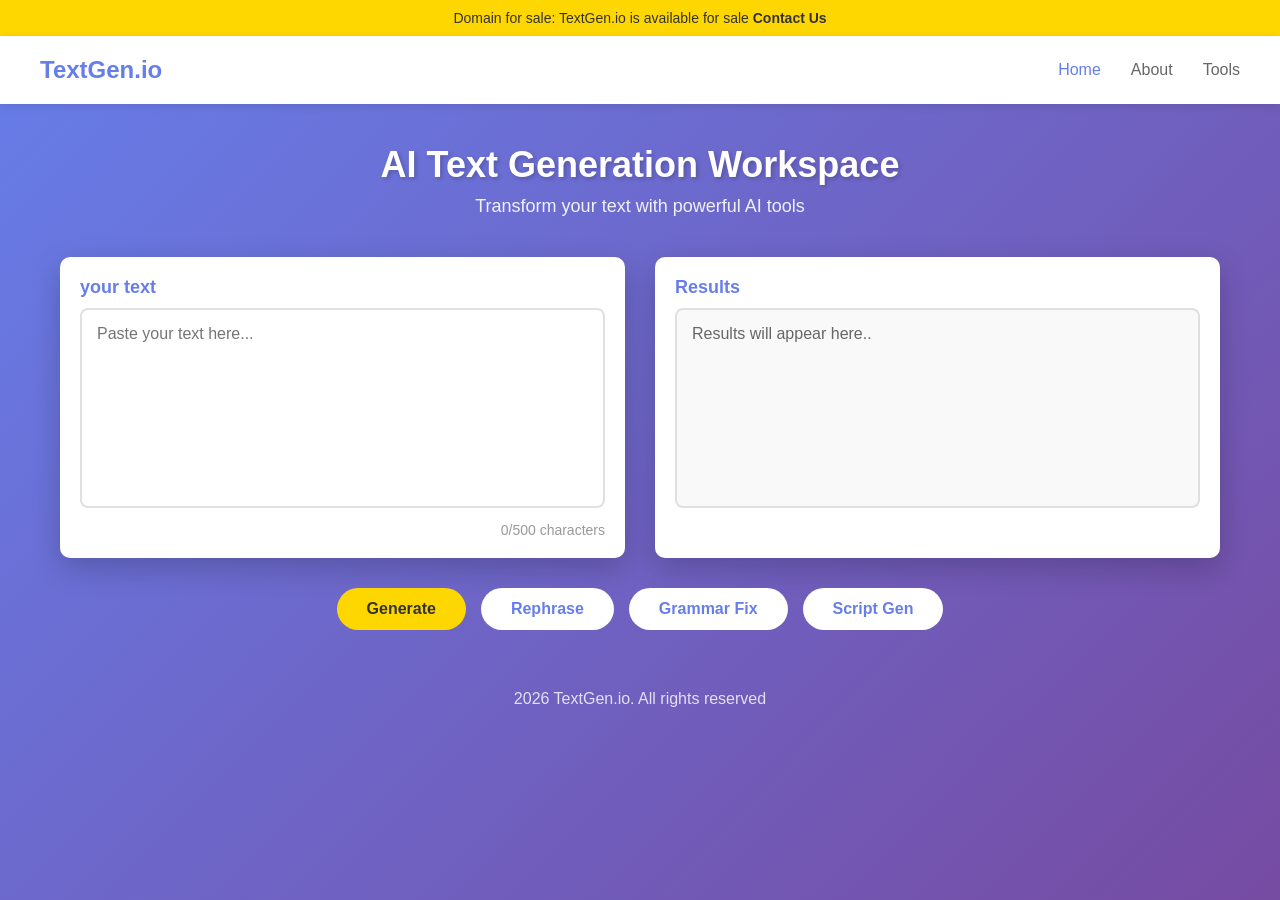
==== index.html @ 2330644d "Add files via upload" ====
<!DOCTYPE html>
<html lang="en">
<head>
    <meta charset="UTF-8">
    <meta name="viewport" content="width=device-width, initial-scale=1.0">
    <title>TextGen.io - AI Text Generation Workspace</title>
    <link rel="stylesheet" href="style.css">
</head>
<body>
    <div class="announcement-bar">
        Domain for sale: TextGen.io is available for sale <a href="mailto:infotextgen@textgen.io" class="contact-link">Contact Us</a>
    </div>

    <header>
        <div class="logo">TextGen.io</div>
        <nav>
            <a href="#" class="active">Home</a>
            <a href="#">About</a>
            <a href="#">Tools</a>
        </nav>
    </header>

    <main>
        <h1>AI Text Generation Workspace</h1>
        <p class="subtitle">Transform your text with powerful AI tools</p>

        <div class="workspace">
            <div class="input-section">
                <label>your text</label>
                <textarea id="input-text" placeholder="Paste your text here..." maxlength="500"></textarea>
                <div class="char-counter">
                    <span id="char-count">0</span>/500 characters
                </div>
            </div>

            <div class="output-section">
                <label>Results</label>
                <div id="output-text" class="output-box">
                    Results will appear here..
                </div>
            </div>
        </div>

        <div class="actions">
            <button id="generate-btn" class="primary-btn">Generate</button>
            <button id="rephrase-btn" class="action-btn">Rephrase</button>
            <button id="grammar-btn" class="action-btn">Grammar Fix</button>
            <button id="script-btn" class="action-btn">Script Gen</button>
        </div>
    </main>

    <footer>
        <p>2026 TextGen.io. All rights reserved</p>
    </footer>

    <script src="script.js"></script>
</body>
</html>
---- style.css ----
* {
    margin: 0;
    padding: 0;
    box-sizing: border-box;
}

body {
    font-family: -apple-system, BlinkMacSystemFont, 'Segoe UI', Roboto, Oxygen, Ubuntu, sans-serif;
    background: linear-gradient(135deg, #667eea 0%, #764ba2 100%);
    min-height: 100vh;
    color: #333;
}

.announcement-bar {
    background: #ffd700;
    color: #333;
    text-align: center;
    padding: 10px;
    font-size: 14px;
}

.contact-link {
    color: #333;
    text-decoration: none;
    font-weight: bold;
}

.contact-link:hover {
    text-decoration: underline;
}

header {
    background: white;
    padding: 20px 40px;
    display: flex;
    justify-content: space-between;
    align-items: center;
    box-shadow: 0 2px 10px rgba(0,0,0,0.1);
}

.logo {
    font-size: 24px;
    font-weight: bold;
    color: #667eea;
}

nav {
    display: flex;
    gap: 30px;
}

nav a {
    text-decoration: none;
    color: #666;
    font-size: 16px;
    transition: color 0.3s;
}

nav a:hover, nav a.active {
    color: #667eea;
}

main {
    max-width: 1200px;
    margin: 40px auto;
    padding: 0 20px;
}

h1 {
    text-align: center;
    color: white;
    font-size: 36px;
    margin-bottom: 10px;
    text-shadow: 2px 2px 4px rgba(0,0,0,0.2);
}

.subtitle {
    text-align: center;
    color: rgba(255,255,255,0.9);
    font-size: 18px;
    margin-bottom: 40px;
}

.workspace {
    display: grid;
    grid-template-columns: 1fr 1fr;
    gap: 30px;
    margin-bottom: 30px;
}

.input-section, .output-section {
    background: white;
    border-radius: 10px;
    padding: 20px;
    box-shadow: 0 10px 30px rgba(0,0,0,0.2);
}

.input-section label, .output-section label {
    display: block;
    margin-bottom: 10px;
    font-weight: bold;
    color: #667eea;
    font-size: 18px;
}

textarea {
    width: 100%;
    height: 200px;
    padding: 15px;
    border: 2px solid #e0e0e0;
    border-radius: 8px;
    font-size: 16px;
    resize: none;
    font-family: inherit;
    transition: border-color 0.3s;
}

textarea:focus {
    outline: none;
    border-color: #667eea;
}

.char-counter {
    text-align: right;
    margin-top: 10px;
    color: #999;
    font-size: 14px;
}

.output-box {
    width: 100%;
    height: 200px;
    padding: 15px;
    border: 2px solid #e0e0e0;
    border-radius: 8px;
    font-size: 16px;
    overflow-y: auto;
    background: #f9f9f9;
    color: #666;
}

.actions {
    display: flex;
    gap: 15px;
    justify-content: center;
    flex-wrap: wrap;
}

.primary-btn, .action-btn {
    padding: 12px 30px;
    font-size: 16px;
    border: none;
    border-radius: 25px;
    cursor: pointer;
    transition: transform 0.3s, box-shadow 0.3s;
    font-weight: bold;
}

.primary-btn {
    background: #ffd700;
    color: #333;
}

.primary-btn:hover {
    transform: translateY(-2px);
    box-shadow: 0 5px 15px rgba(255,215,0,0.4);
}

.action-btn {
    background: white;
    color: #667eea;
}

.action-btn:hover {
    transform: translateY(-2px);
    box-shadow: 0 5px 15px rgba(102,126,234,0.3);
}

footer {
    text-align: center;
    padding: 20px;
    color: rgba(255,255,255,0.8);
    margin-top: 40px;
}

@media (max-width: 768px) {
    .workspace {
        grid-template-columns: 1fr;
    }
    
    header {
        flex-direction: column;
        gap: 15px;
    }
    
    h1 {
        font-size: 28px;
    }
    
    .actions {
        flex-direction: column;
        align-items: stretch;
    }
    
    .primary-btn, .action-btn {
        width: 100%;
    }
}
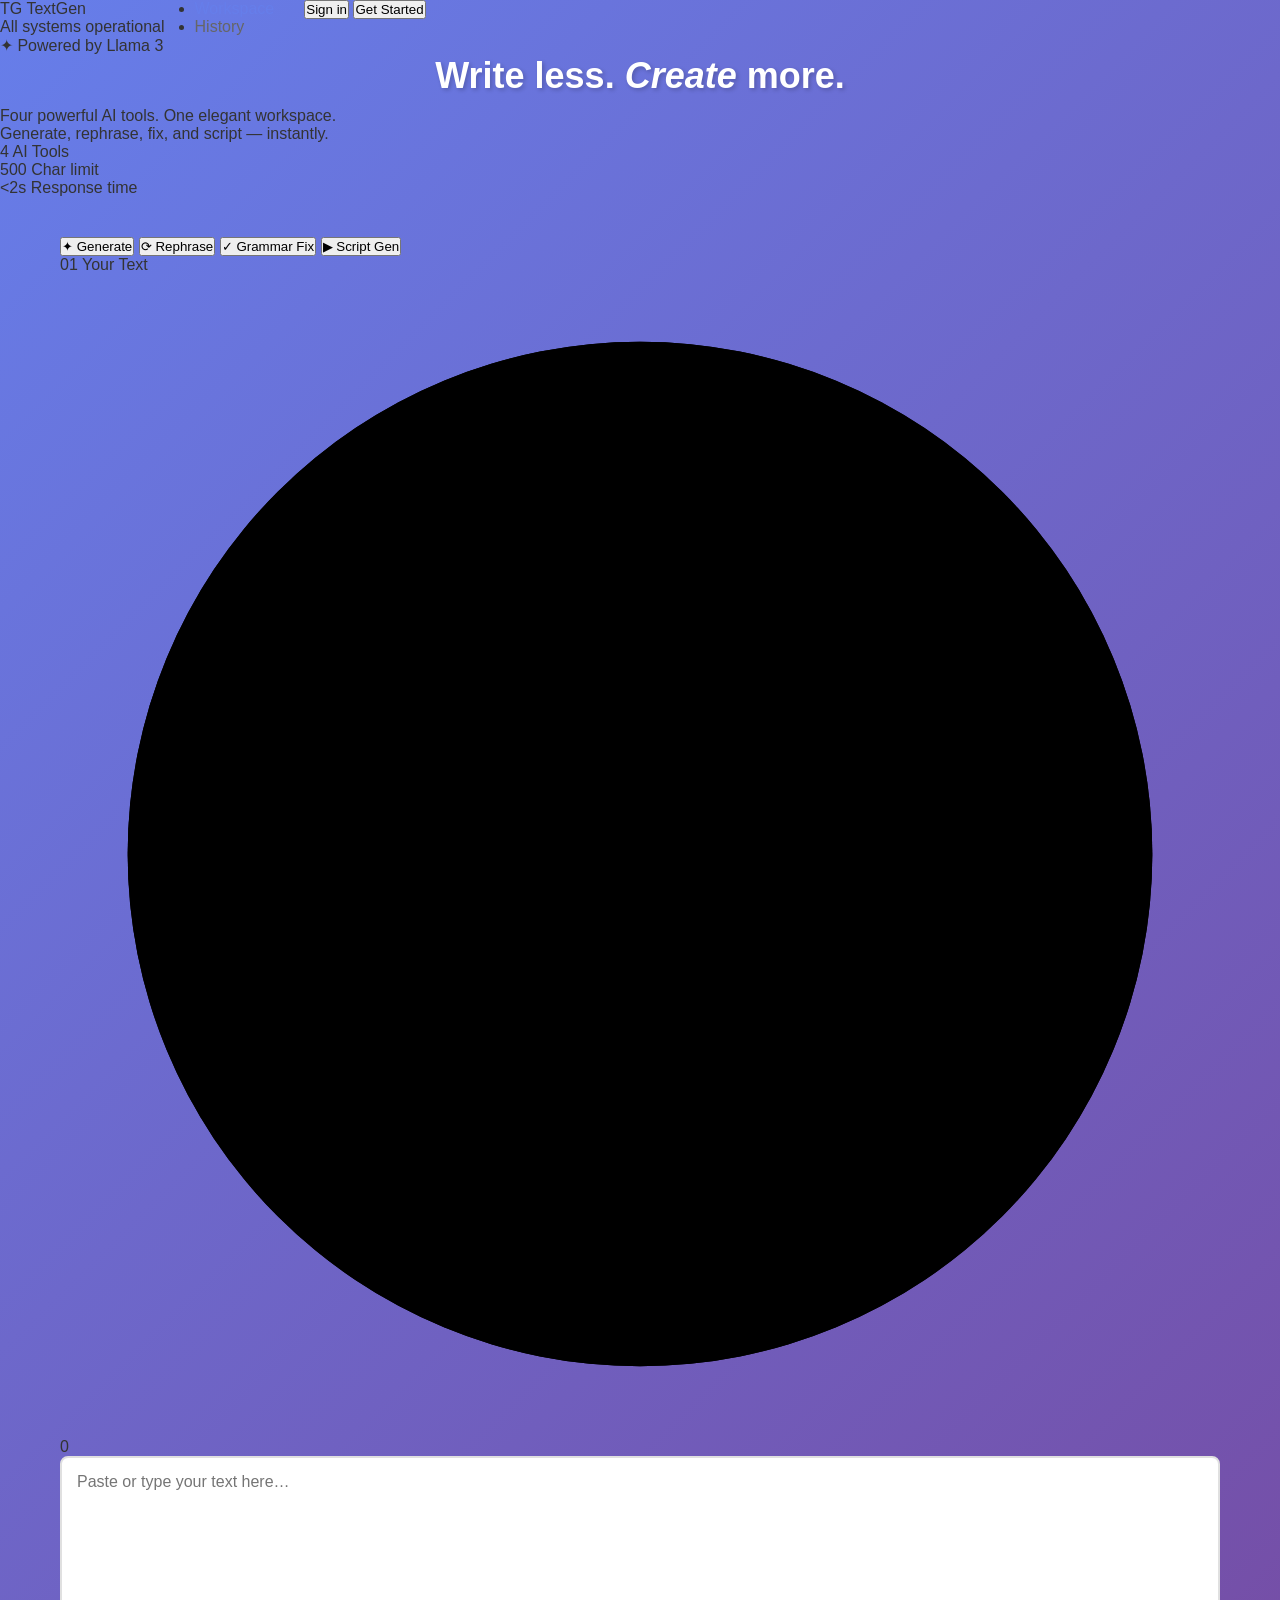
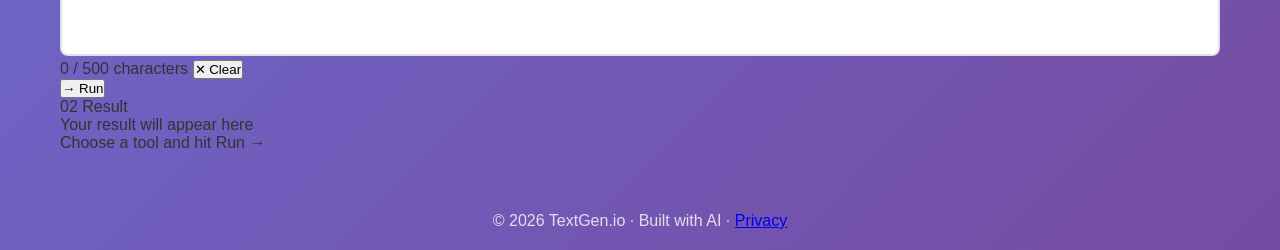
==== commit 4bc16895: "Revamp index.html for improved layout and design Updated the HTML structure and content for the Text" ====
--- a/index.html
+++ b/index.html
@@ -1,58 +1,243 @@
 <!DOCTYPE html>
 <html lang="en">
 <head>
-    <meta charset="UTF-8">
-    <meta name="viewport" content="width=device-width, initial-scale=1.0">
-    <title>TextGen.io - AI Text Generation Workspace</title>
-    <link rel="stylesheet" href="style.css">
+  <meta charset="UTF-8" />
+  <meta name="viewport" content="width=device-width, initial-scale=1.0" />
+  <title>TextGen — AI Writing Workspace</title>
+  <link rel="preconnect" href="https://fonts.googleapis.com" />
+  <link href="https://fonts.googleapis.com/css2?family=Bebas+Neue&family=Outfit:wght@300;400;500;600&family=Playfair+Display:ital@1&display=swap" rel="stylesheet" />
+  <link rel="stylesheet" href="style.css" />
 </head>
 <body>
-    <div class="announcement-bar">
-        Domain for sale: TextGen.io is available for sale <a href="mailto:infotextgen@textgen.io" class="contact-link">Contact Us</a>
-    </div>
-
-    <header>
-        <div class="logo">TextGen.io</div>
-        <nav>
-            <a href="#" class="active">Home</a>
-            <a href="#">About</a>
-            <a href="#">Tools</a>
-        </nav>
-    </header>
-
-    <main>
-        <h1>AI Text Generation Workspace</h1>
-        <p class="subtitle">Transform your text with powerful AI tools</p>
-
-        <div class="workspace">
-            <div class="input-section">
-                <label>your text</label>
-                <textarea id="input-text" placeholder="Paste your text here..." maxlength="500"></textarea>
-                <div class="char-counter">
-                    <span id="char-count">0</span>/500 characters
-                </div>
-            </div>
-
-            <div class="output-section">
-                <label>Results</label>
-                <div id="output-text" class="output-box">
-                    Results will appear here..
-                </div>
-            </div>
-        </div>
-
-        <div class="actions">
-            <button id="generate-btn" class="primary-btn">Generate</button>
-            <button id="rephrase-btn" class="action-btn">Rephrase</button>
-            <button id="grammar-btn" class="action-btn">Grammar Fix</button>
-            <button id="script-btn" class="action-btn">Script Gen</button>
-        </div>
-    </main>
-
-    <footer>
-        <p>2026 TextGen.io. All rights reserved</p>
-    </footer>
-
-    <script src="script.js"></script>
+
+  <!-- CURSOR GLOW -->
+  <div class="cursor-glow" id="cursorGlow"></div>
+
+  <!-- GRID BACKGROUND -->
+  <div class="bg-grid"></div>
+  <div class="bg-vignette"></div>
+
+  <!-- NAV -->
+  <nav class="nav" id="nav">
+    <div class="nav-left">
+      <div class="nav-logo">
+        <span class="logo-mark">TG</span>
+        <span class="logo-text">TextGen</span>
+      </div>
+      <div class="nav-status">
+        <span class="status-dot"></span>
+        <span>All systems operational</span>
+      </div>
+    </div>
+    <ul class="nav-links">
+      <li><a href="#" class="active">Workspace</a></li>
+      <li><a href="#">History</a></li>
+    </ul>
+    <div class="nav-right">
+      <button class="btn-ghost" id="loginBtn">Sign in</button>
+      <button class="btn-primary nav-cta">Get Started</button>
+    </div>
+  </nav>
+
+  <!-- HERO -->
+  <section class="hero">
+    <div class="hero-eyebrow">
+      <span class="pill">✦ Powered by Llama 3</span>
+    </div>
+    <h1 class="hero-title">
+      <span class="line-1">Write less.</span>
+      <span class="line-2"><em>Create</em> more.</span>
+    </h1>
+    <p class="hero-sub">Four powerful AI tools. One elegant workspace.<br/>Generate, rephrase, fix, and script — instantly.</p>
+
+    <!-- FLOATING STATS -->
+    <div class="hero-stats">
+      <div class="stat-chip">
+        <span class="stat-n">4</span>
+        <span class="stat-l">AI Tools</span>
+      </div>
+      <div class="stat-divider"></div>
+      <div class="stat-chip">
+        <span class="stat-n">500</span>
+        <span class="stat-l">Char limit</span>
+      </div>
+      <div class="stat-divider"></div>
+      <div class="stat-chip">
+        <span class="stat-n">&lt;2s</span>
+        <span class="stat-l">Response time</span>
+      </div>
+    </div>
+  </section>
+
+  <!-- WORKSPACE -->
+  <main class="workspace-wrap">
+
+    <!-- TOOL SELECTOR -->
+    <div class="tool-rail">
+      <button class="tool-pill active" data-action="generate">
+        <span class="tool-icon">✦</span>
+        <span>Generate</span>
+      </button>
+      <button class="tool-pill" data-action="rephrase">
+        <span class="tool-icon">⟳</span>
+        <span>Rephrase</span>
+      </button>
+      <button class="tool-pill" data-action="grammar">
+        <span class="tool-icon">✓</span>
+        <span>Grammar Fix</span>
+      </button>
+      <button class="tool-pill" data-action="script">
+        <span class="tool-icon">▶</span>
+        <span>Script Gen</span>
+      </button>
+    </div>
+
+    <!-- PANELS -->
+    <div class="panels">
+
+      <!-- INPUT -->
+      <div class="panel panel-input" id="inputPanel">
+        <div class="panel-header">
+          <div class="panel-tag">
+            <span class="tag-num">01</span>
+            <span class="tag-label">Your Text</span>
+          </div>
+          <div class="char-meter">
+            <svg class="meter-ring" viewBox="0 0 36 36">
+              <circle class="ring-bg" cx="18" cy="18" r="15.9"/>
+              <circle class="ring-fill" id="meterRing" cx="18" cy="18" r="15.9"
+                stroke-dasharray="0 100"/>
+            </svg>
+            <span id="charCount">0</span>
+          </div>
+        </div>
+
+        <textarea
+          id="inputText"
+          class="text-input"
+          placeholder="Paste or type your text here…"
+          maxlength="500"
+          spellcheck="false"
+        ></textarea>
+
+        <div class="panel-footer">
+          <span class="footer-hint" id="charHint">0 / 500 characters</span>
+          <button class="btn-clear" id="clearBtn" title="Clear">✕ Clear</button>
+        </div>
+      </div>
+
+      <!-- DIVIDER -->
+      <div class="panel-divider">
+        <button class="run-fab" id="runBtn" title="Run">
+          <span class="fab-arrow">→</span>
+          <span class="fab-label">Run</span>
+          <div class="fab-ripple"></div>
+        </button>
+      </div>
+
+      <!-- OUTPUT -->
+      <div class="panel panel-output" id="outputPanel">
+        <div class="panel-header">
+          <div class="panel-tag">
+            <span class="tag-num">02</span>
+            <span class="tag-label">Result</span>
+          </div>
+          <div class="output-actions">
+            <button class="icon-btn" id="copyBtn" title="Copy result" style="display:none">
+              <span>⎘</span> Copy
+            </button>
+            <button class="icon-btn" id="saveBtn" title="Save to history" style="display:none">
+              <span>↓</span> Save
+            </button>
+          </div>
+        </div>
+
+        <!-- Empty state -->
+        <div class="output-empty" id="outputEmpty">
+          <div class="empty-orb"></div>
+          <p>Your result will appear here</p>
+          <span>Choose a tool and hit Run →</span>
+        </div>
+
+        <!-- Loading state -->
+        <div class="output-loading" id="outputLoading" style="display:none">
+          <div class="loading-bars">
+            <div class="bar"></div><div class="bar"></div><div class="bar"></div>
+            <div class="bar"></div><div class="bar"></div>
+          </div>
+          <p class="loading-label" id="loadingLabel">Generating…</p>
+        </div>
+
+        <!-- Result -->
+        <div class="output-result" id="outputResult" style="display:none">
+          <p id="outputText"></p>
+        </div>
+      </div>
+    </div>
+
+    <!-- HISTORY PANEL -->
+    <div class="history-section" id="historySection" style="display:none">
+      <div class="history-header">
+        <span class="section-label">↳ Recent Generations</span>
+        <button class="btn-ghost-sm" id="clearHistory">Clear all</button>
+      </div>
+      <div class="history-list" id="historyList"></div>
+    </div>
+
+  </main>
+
+  <!-- TOAST -->
+  <div class="toast" id="toast"></div>
+
+  <!-- AUTH MODAL -->
+  <div class="modal-overlay" id="modalOverlay" style="display:none">
+    <div class="modal" id="authModal">
+      <button class="modal-close" id="modalClose">✕</button>
+      <div class="modal-tabs">
+        <button class="mtab active" data-tab="login">Sign In</button>
+        <button class="mtab" data-tab="register">Register</button>
+      </div>
+
+      <div class="modal-body" id="loginForm">
+        <div class="form-group">
+          <label>Email</label>
+          <input type="email" id="loginEmail" placeholder="you@example.com" />
+        </div>
+        <div class="form-group">
+          <label>Password</label>
+          <input type="password" id="loginPassword" placeholder="••••••••" />
+        </div>
+        <button class="btn-primary full" id="loginSubmit">Sign In</button>
+        <p class="form-note" id="loginMsg"></p>
+      </div>
+
+      <div class="modal-body" id="registerForm" style="display:none">
+        <div class="form-group">
+          <label>Name</label>
+          <input type="text" id="regName" placeholder="Your name" />
+        </div>
+        <div class="form-group">
+          <label>Email</label>
+          <input type="email" id="regEmail" placeholder="you@example.com" />
+        </div>
+        <div class="form-group">
+          <label>Password</label>
+          <input type="password" id="regPassword" placeholder="Min. 6 characters" />
+        </div>
+        <button class="btn-primary full" id="registerSubmit">Create Account</button>
+        <p class="form-note" id="registerMsg"></p>
+      </div>
+    </div>
+  </div>
+
+  <footer class="footer">
+    <span>© 2026 TextGen.io</span>
+    <span class="footer-dot">·</span>
+    <span>Built with AI</span>
+    <span class="footer-dot">·</span>
+    <a href="#">Privacy</a>
+  </footer>
+
+  <script src="script.js"></script>
 </body>
-</html>+</html>
--- a/style.css
+++ b/style.css
@@ -12,7 +12,7 @@
 }
 
 .announcement-bar {
-    background: #ffd700;
+    background: #a03ff5;
     color: #333;
     text-align: center;
     padding: 10px;
@@ -157,13 +157,13 @@
 }
 
 .primary-btn {
-    background: #ffd700;
-    color: #333;
+    background: white;
+    color: #667eea;
 }
 
 .primary-btn:hover {
     transform: translateY(-2px);
-    box-shadow: 0 5px 15px rgba(255,215,0,0.4);
+    box-shadow: 0 5px 15px rgba(102,126,234,0.3);
 }
 
 .action-btn {
@@ -205,4 +205,5 @@
     .primary-btn, .action-btn {
         width: 100%;
     }
-}+}
+
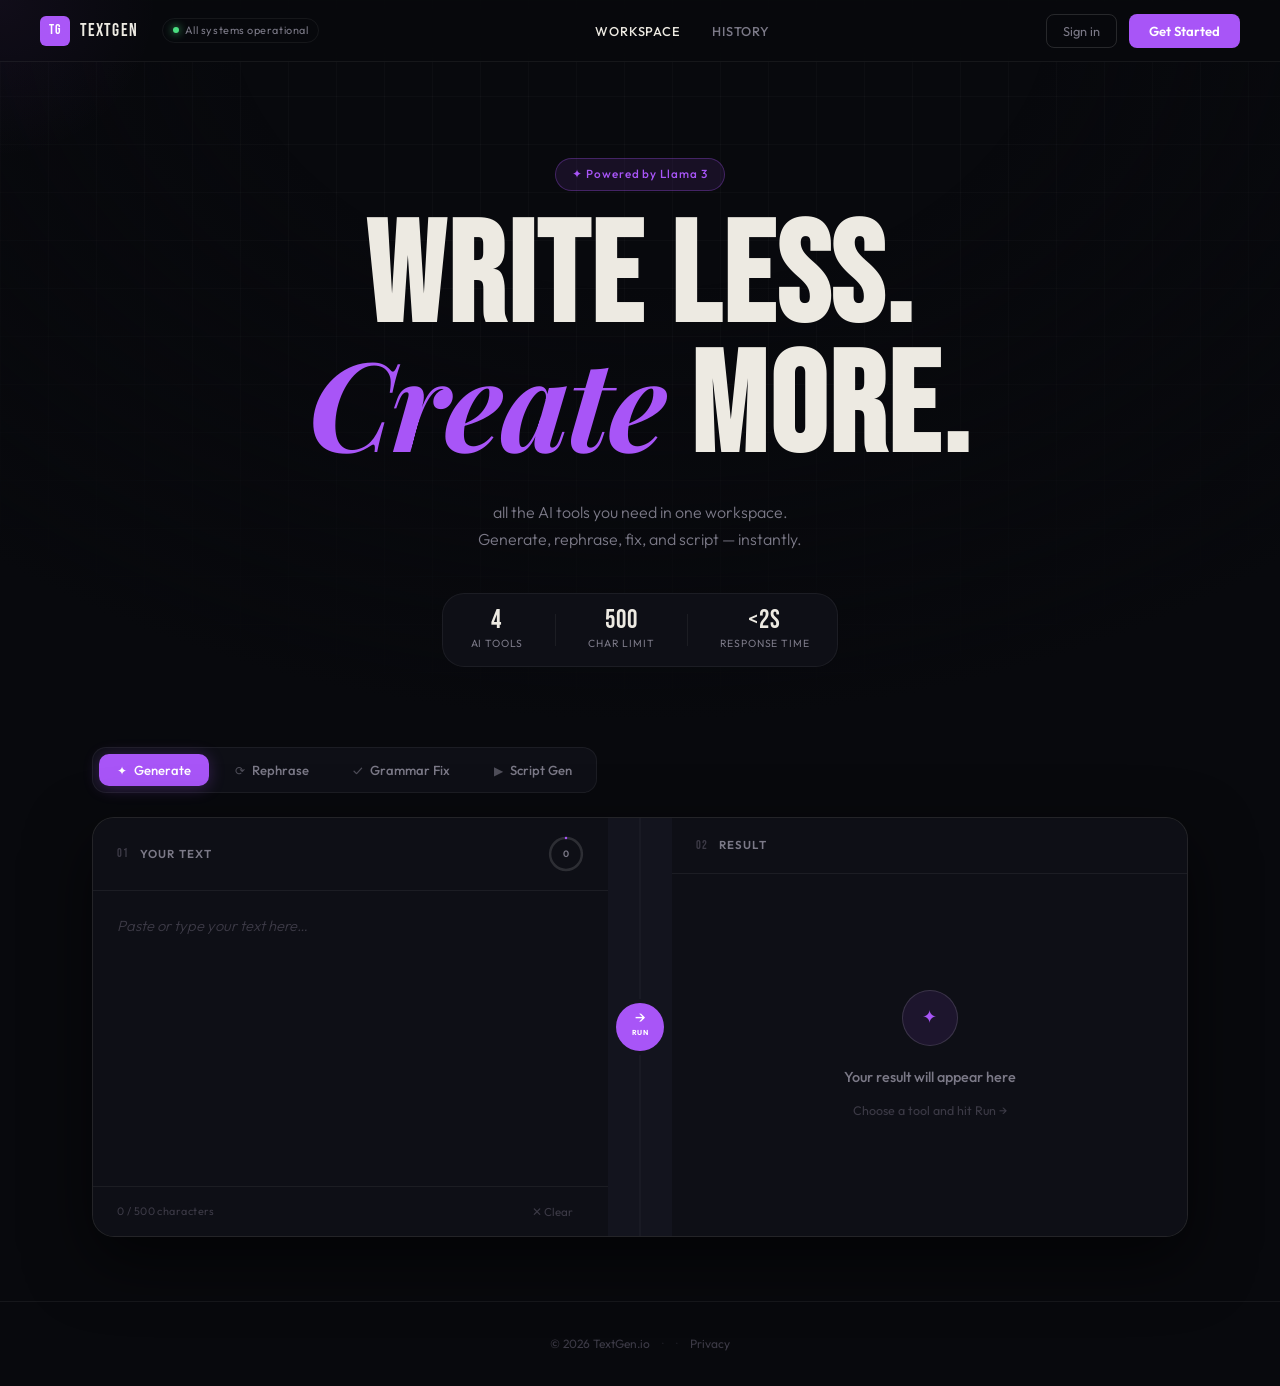
==== commit 8fc02f3e: "Update index.html" ====
--- a/index.html
+++ b/index.html
@@ -48,7 +48,7 @@
       <span class="line-1">Write less.</span>
       <span class="line-2"><em>Create</em> more.</span>
     </h1>
-    <p class="hero-sub">Four powerful AI tools. One elegant workspace.<br/>Generate, rephrase, fix, and script — instantly.</p>
+    <p class="hero-sub">all the AI tools you need in one workspace.<br/>Generate, rephrase, fix, and script — instantly.</p>
 
     <!-- FLOATING STATS -->
     <div class="hero-stats">
@@ -233,7 +233,6 @@
   <footer class="footer">
     <span>© 2026 TextGen.io</span>
     <span class="footer-dot">·</span>
-    <span>Built with AI</span>
     <span class="footer-dot">·</span>
     <a href="#">Privacy</a>
   </footer>
--- a/style.css
+++ b/style.css
@@ -1,209 +1,896 @@
-* {
-    margin: 0;
-    padding: 0;
-    box-sizing: border-box;
-}
+@import url('https://fonts.googleapis.com/css2?family=Bebas+Neue&family=Outfit:wght@300;400;500;600&family=Playfair+Display:ital@1&display=swap');
+
+*, *::before, *::after { box-sizing: border-box; margin: 0; padding: 0; }
+
+:root {
+  --bg:           #08090d;
+  --bg-2:         #0e0f16;
+  --bg-3:         #13141e;
+  --border:       rgba(255,255,255,0.06);
+  --border-hi:    rgba(255,255,255,0.13);
+  --text-1:       #edeae2;
+  --text-2:       #7b7987;
+  --text-3:       #3c3a46;
+  --accent:       #a855f7;
+  --accent-glow:  rgba(168,85,247,0.28);
+  --accent-dim:   rgba(168,85,247,0.10);
+  --red:          #ff5e5e;
+  --radius-sm:    8px;
+  --radius:       14px;
+  --radius-lg:    22px;
+  --shadow:       0 24px 64px rgba(0,0,0,0.6);
+  --font-display: 'Bebas Neue', sans-serif;
+  --font-body:    'Outfit', sans-serif;
+  --font-serif:   'Playfair Display', serif;
+  --ease:         cubic-bezier(0.23, 1, 0.32, 1);
+}
+
+html { scroll-behavior: smooth; }
 
 body {
-    font-family: -apple-system, BlinkMacSystemFont, 'Segoe UI', Roboto, Oxygen, Ubuntu, sans-serif;
-    background: linear-gradient(135deg, #667eea 0%, #764ba2 100%);
-    min-height: 100vh;
-    color: #333;
-}
-
-.announcement-bar {
-    background: #a03ff5;
-    color: #333;
-    text-align: center;
-    padding: 10px;
-    font-size: 14px;
-}
-
-.contact-link {
-    color: #333;
-    text-decoration: none;
-    font-weight: bold;
-}
-
-.contact-link:hover {
-    text-decoration: underline;
-}
-
-header {
-    background: white;
-    padding: 20px 40px;
-    display: flex;
-    justify-content: space-between;
-    align-items: center;
-    box-shadow: 0 2px 10px rgba(0,0,0,0.1);
-}
-
-.logo {
-    font-size: 24px;
-    font-weight: bold;
-    color: #667eea;
-}
-
-nav {
-    display: flex;
-    gap: 30px;
-}
-
-nav a {
-    text-decoration: none;
-    color: #666;
-    font-size: 16px;
-    transition: color 0.3s;
-}
-
-nav a:hover, nav a.active {
-    color: #667eea;
-}
-
-main {
-    max-width: 1200px;
-    margin: 40px auto;
-    padding: 0 20px;
-}
-
-h1 {
-    text-align: center;
-    color: white;
-    font-size: 36px;
-    margin-bottom: 10px;
-    text-shadow: 2px 2px 4px rgba(0,0,0,0.2);
-}
-
-.subtitle {
-    text-align: center;
-    color: rgba(255,255,255,0.9);
-    font-size: 18px;
-    margin-bottom: 40px;
-}
-
-.workspace {
-    display: grid;
-    grid-template-columns: 1fr 1fr;
-    gap: 30px;
-    margin-bottom: 30px;
-}
-
-.input-section, .output-section {
-    background: white;
-    border-radius: 10px;
-    padding: 20px;
-    box-shadow: 0 10px 30px rgba(0,0,0,0.2);
-}
-
-.input-section label, .output-section label {
-    display: block;
-    margin-bottom: 10px;
-    font-weight: bold;
-    color: #667eea;
-    font-size: 18px;
-}
-
-textarea {
-    width: 100%;
-    height: 200px;
-    padding: 15px;
-    border: 2px solid #e0e0e0;
-    border-radius: 8px;
-    font-size: 16px;
-    resize: none;
-    font-family: inherit;
-    transition: border-color 0.3s;
-}
-
-textarea:focus {
-    outline: none;
-    border-color: #667eea;
-}
-
-.char-counter {
-    text-align: right;
-    margin-top: 10px;
-    color: #999;
-    font-size: 14px;
-}
-
-.output-box {
-    width: 100%;
-    height: 200px;
-    padding: 15px;
-    border: 2px solid #e0e0e0;
-    border-radius: 8px;
-    font-size: 16px;
-    overflow-y: auto;
-    background: #f9f9f9;
-    color: #666;
-}
-
-.actions {
-    display: flex;
-    gap: 15px;
-    justify-content: center;
-    flex-wrap: wrap;
-}
-
-.primary-btn, .action-btn {
-    padding: 12px 30px;
-    font-size: 16px;
-    border: none;
-    border-radius: 25px;
-    cursor: pointer;
-    transition: transform 0.3s, box-shadow 0.3s;
-    font-weight: bold;
-}
-
-.primary-btn {
-    background: white;
-    color: #667eea;
-}
-
-.primary-btn:hover {
-    transform: translateY(-2px);
-    box-shadow: 0 5px 15px rgba(102,126,234,0.3);
-}
-
-.action-btn {
-    background: white;
-    color: #667eea;
-}
-
-.action-btn:hover {
-    transform: translateY(-2px);
-    box-shadow: 0 5px 15px rgba(102,126,234,0.3);
-}
-
-footer {
-    text-align: center;
-    padding: 20px;
-    color: rgba(255,255,255,0.8);
-    margin-top: 40px;
-}
-
-@media (max-width: 768px) {
-    .workspace {
-        grid-template-columns: 1fr;
-    }
-    
-    header {
-        flex-direction: column;
-        gap: 15px;
-    }
-    
-    h1 {
-        font-size: 28px;
-    }
-    
-    .actions {
-        flex-direction: column;
-        align-items: stretch;
-    }
-    
-    .primary-btn, .action-btn {
-        width: 100%;
-    }
-}
-
+  background: var(--bg);
+  color: var(--text-1);
+  font-family: var(--font-body);
+  font-weight: 400;
+  line-height: 1.6;
+  min-height: 100vh;
+  overflow-x: hidden;
+  cursor: none;
+}
+
+.cursor-glow {
+  position: fixed;
+  width: 320px;
+  height: 320px;
+  border-radius: 50%;
+  background: radial-gradient(circle, rgba(168,85,247,0.06) 0%, transparent 70%);
+  pointer-events: none;
+  z-index: 9999;
+  transform: translate(-50%, -50%);
+  transition: transform 0.12s var(--ease);
+  mix-blend-mode: screen;
+}
+
+.bg-grid {
+  position: fixed;
+  inset: 0;
+  background-image:
+    linear-gradient(rgba(255,255,255,0.022) 1px, transparent 1px),
+    linear-gradient(90deg, rgba(255,255,255,0.022) 1px, transparent 1px);
+  background-size: 48px 48px;
+  z-index: 0;
+  pointer-events: none;
+}
+
+.bg-vignette {
+  position: fixed;
+  inset: 0;
+  background: radial-gradient(ellipse 80% 80% at 50% 0%, transparent 40%, var(--bg) 100%);
+  z-index: 0;
+  pointer-events: none;
+}
+
+.nav {
+  position: sticky;
+  top: 0;
+  z-index: 200;
+  display: flex;
+  align-items: center;
+  justify-content: space-between;
+  gap: 1rem;
+  padding: 0 2.5rem;
+  height: 62px;
+  border-bottom: 1px solid var(--border);
+  background: rgba(8,9,13,0.82);
+  backdrop-filter: blur(24px);
+  -webkit-backdrop-filter: blur(24px);
+  transition: border-color 0.3s;
+}
+
+.nav.scrolled { border-bottom-color: var(--border-hi); }
+
+.nav-left { display: flex; align-items: center; gap: 1.5rem; }
+
+.nav-logo {
+  display: flex;
+  align-items: center;
+  gap: 10px;
+  text-decoration: none;
+}
+
+.logo-mark {
+  display: grid;
+  place-items: center;
+  width: 30px; height: 30px;
+  background: var(--accent);
+  color: #ffffff;
+  font-family: var(--font-display);
+  font-size: 0.85rem;
+  letter-spacing: 0.05em;
+  border-radius: 6px;
+}
+
+.logo-text {
+  font-family: var(--font-display);
+  font-size: 1.15rem;
+  letter-spacing: 0.06em;
+  color: var(--text-1);
+}
+
+.nav-status {
+  display: flex;
+  align-items: center;
+  gap: 6px;
+  font-size: 0.68rem;
+  color: var(--text-2);
+  letter-spacing: 0.05em;
+  border: 1px solid var(--border);
+  border-radius: 100px;
+  padding: 3px 10px;
+}
+
+.status-dot {
+  width: 6px; height: 6px;
+  border-radius: 50%;
+  background: #4ade80;
+  box-shadow: 0 0 8px #4ade80;
+  animation: blink 2.4s ease-in-out infinite;
+}
+
+@keyframes blink {
+  0%,100%{opacity:1} 50%{opacity:.4}
+}
+
+.nav-links {
+  list-style: none;
+  display: flex;
+  gap: 2rem;
+}
+
+.nav-links a {
+  font-size: 0.8rem;
+  font-weight: 500;
+  letter-spacing: 0.06em;
+  text-transform: uppercase;
+  text-decoration: none;
+  color: var(--text-2);
+  transition: color .2s;
+}
+
+.nav-links a:hover,
+.nav-links a.active { color: var(--text-1); }
+
+.nav-right { display: flex; align-items: center; gap: 0.75rem; }
+
+.btn-primary {
+  display: inline-flex;
+  align-items: center;
+  gap: 6px;
+  padding: 9px 20px;
+  background: var(--accent);
+  color: #ffffff;
+  font-family: var(--font-body);
+  font-size: 0.82rem;
+  font-weight: 600;
+  border: none;
+  border-radius: var(--radius-sm);
+  cursor: pointer;
+  transition: box-shadow .25s, opacity .2s, transform .2s var(--ease);
+}
+
+.btn-primary:hover {
+  box-shadow: 0 0 24px var(--accent-glow);
+  opacity: .92;
+  transform: translateY(-1px);
+}
+
+.btn-primary.full { width: 100%; justify-content: center; margin-top: .5rem; }
+
+.btn-ghost {
+  padding: 8px 16px;
+  background: transparent;
+  border: 1px solid var(--border-hi);
+  border-radius: var(--radius-sm);
+  color: var(--text-2);
+  font-family: var(--font-body);
+  font-size: 0.8rem;
+  cursor: pointer;
+  transition: border-color .2s, color .2s, background .2s;
+}
+
+.btn-ghost:hover {
+  border-color: var(--border-hi);
+  color: var(--text-1);
+  background: rgba(255,255,255,0.04);
+}
+
+.btn-ghost-sm {
+  padding: 4px 10px;
+  background: transparent;
+  border: 1px solid var(--border);
+  border-radius: 6px;
+  color: var(--text-2);
+  font-family: var(--font-body);
+  font-size: 0.7rem;
+  cursor: pointer;
+  transition: all .2s;
+}
+
+.btn-ghost-sm:hover { color: var(--red); border-color: var(--red); }
+
+.btn-clear {
+  padding: 4px 10px;
+  background: transparent;
+  border: 1px solid transparent;
+  border-radius: 6px;
+  color: var(--text-3);
+  font-family: var(--font-body);
+  font-size: 0.72rem;
+  cursor: pointer;
+  transition: all .2s;
+}
+
+.btn-clear:hover { color: var(--red); border-color: rgba(255,94,94,0.3); }
+
+.icon-btn {
+  display: inline-flex;
+  align-items: center;
+  gap: 5px;
+  padding: 5px 12px;
+  background: transparent;
+  border: 1px solid var(--border);
+  border-radius: 6px;
+  color: var(--text-2);
+  font-family: var(--font-body);
+  font-size: 0.72rem;
+  cursor: pointer;
+  transition: all .2s;
+}
+
+.icon-btn:hover { border-color: var(--border-hi); color: var(--text-1); }
+
+.hero {
+  position: relative;
+  z-index: 1;
+  text-align: center;
+  padding: 6rem 2rem 3rem;
+}
+
+.hero-eyebrow { margin-bottom: 1.5rem; }
+
+.pill {
+  display: inline-flex;
+  align-items: center;
+  gap: 8px;
+  padding: 6px 16px;
+  border: 1px solid rgba(168,85,247,0.30);
+  border-radius: 100px;
+  background: var(--accent-dim);
+  color: var(--accent);
+  font-size: 0.73rem;
+  font-weight: 500;
+  letter-spacing: 0.08em;
+}
+
+.hero-title {
+  font-family: var(--font-display);
+  font-size: clamp(4.5rem, 11vw, 9.5rem);
+  line-height: 0.92;
+  letter-spacing: 0.02em;
+  color: var(--text-1);
+  margin-bottom: 1.5rem;
+  display: flex;
+  flex-direction: column;
+  align-items: center;
+}
+
+.hero-title em {
+  font-family: var(--font-serif);
+  font-style: italic;
+  color: var(--accent);
+  font-size: 0.88em;
+  letter-spacing: -0.02em;
+}
+
+.hero-sub {
+  font-size: 1rem;
+  font-weight: 300;
+  color: var(--text-2);
+  line-height: 1.7;
+  max-width: 420px;
+  margin: 0 auto 2.5rem;
+}
+
+.hero-stats {
+  display: inline-flex;
+  align-items: center;
+  gap: 2rem;
+  padding: 14px 28px;
+  border: 1px solid var(--border);
+  border-radius: var(--radius-lg);
+  background: var(--bg-2);
+  backdrop-filter: blur(12px);
+}
+
+.stat-chip { display: flex; flex-direction: column; align-items: center; gap: 2px; }
+
+.stat-n {
+  font-family: var(--font-display);
+  font-size: 1.6rem;
+  letter-spacing: 0.04em;
+  color: var(--text-1);
+  line-height: 1;
+}
+
+.stat-l { font-size: 0.65rem; color: var(--text-2); letter-spacing: 0.08em; text-transform: uppercase; }
+
+.stat-divider { width: 1px; height: 32px; background: var(--border); }
+
+.workspace-wrap {
+  position: relative;
+  z-index: 1;
+  max-width: 1160px;
+  margin: 0 auto;
+  padding: 2rem 2rem 4rem;
+}
+
+.tool-rail {
+  display: flex;
+  align-items: center;
+  gap: 0.5rem;
+  margin-bottom: 1.5rem;
+  padding: 6px;
+  background: var(--bg-2);
+  border: 1px solid var(--border);
+  border-radius: var(--radius);
+  width: fit-content;
+}
+
+.tool-pill {
+  display: flex;
+  align-items: center;
+  gap: 7px;
+  padding: 8px 18px;
+  border: none;
+  border-radius: 10px;
+  background: transparent;
+  color: var(--text-2);
+  font-family: var(--font-body);
+  font-size: 0.82rem;
+  font-weight: 500;
+  cursor: pointer;
+  transition: all .25s var(--ease);
+}
+
+.tool-pill .tool-icon { font-size: 0.75rem; opacity: 0.6; transition: opacity .2s; }
+
+.tool-pill:hover {
+  color: var(--text-1);
+  background: rgba(255,255,255,0.05);
+}
+
+.tool-pill.active {
+  background: var(--accent);
+  color: #ffffff;
+  box-shadow: 0 2px 16px var(--accent-glow);
+}
+
+.tool-pill.active .tool-icon { opacity: 1; }
+
+.panels {
+  display: grid;
+  grid-template-columns: 1fr 64px 1fr;
+  gap: 0;
+  border: 1px solid var(--border);
+  border-radius: var(--radius-lg);
+  overflow: hidden;
+  background: var(--border);
+  box-shadow: var(--shadow);
+  min-height: 420px;
+}
+
+.panel {
+  background: var(--bg-2);
+  display: flex;
+  flex-direction: column;
+}
+
+.panel-header {
+  display: flex;
+  align-items: center;
+  justify-content: space-between;
+  padding: 1.1rem 1.5rem;
+  border-bottom: 1px solid var(--border);
+}
+
+.panel-tag { display: flex; align-items: center; gap: 10px; }
+
+.tag-num {
+  font-family: var(--font-display);
+  font-size: 0.75rem;
+  letter-spacing: 0.12em;
+  color: var(--text-3);
+}
+
+.tag-label {
+  font-size: 0.72rem;
+  font-weight: 600;
+  letter-spacing: 0.1em;
+  text-transform: uppercase;
+  color: var(--text-2);
+}
+
+.char-meter {
+  position: relative;
+  display: flex;
+  align-items: center;
+  justify-content: center;
+  width: 36px; height: 36px;
+}
+
+.meter-ring {
+  width: 36px; height: 36px;
+  transform: rotate(-90deg);
+}
+
+.ring-bg {
+  fill: none;
+  stroke: var(--border-hi);
+  stroke-width: 2.5;
+}
+
+.ring-fill {
+  fill: none;
+  stroke: var(--accent);
+  stroke-width: 2.5;
+  stroke-linecap: round;
+  transition: stroke-dasharray .3s var(--ease), stroke .3s;
+}
+
+.char-meter span {
+  position: absolute;
+  font-size: 0.58rem;
+  font-weight: 600;
+  color: var(--text-2);
+}
+
+.text-input {
+  flex: 1;
+  background: transparent;
+  border: none;
+  outline: none;
+  resize: none;
+  padding: 1.4rem 1.5rem;
+  font-family: var(--font-body);
+  font-size: 0.92rem;
+  font-weight: 300;
+  line-height: 1.8;
+  color: var(--text-1);
+  caret-color: var(--accent);
+}
+
+.text-input::placeholder {
+  color: var(--text-3);
+  font-style: italic;
+}
+
+.panel-footer {
+  display: flex;
+  align-items: center;
+  justify-content: space-between;
+  padding: 0.75rem 1.5rem;
+  border-top: 1px solid var(--border);
+}
+
+.footer-hint {
+  font-size: 0.68rem;
+  color: var(--text-3);
+  letter-spacing: 0.04em;
+}
+
+.panel-divider {
+  display: flex;
+  align-items: center;
+  justify-content: center;
+  background: var(--bg-3);
+  position: relative;
+}
+
+.panel-divider::before,
+.panel-divider::after {
+  content: '';
+  position: absolute;
+  left: 50%;
+  transform: translateX(-50%);
+  width: 1px;
+  background: var(--border);
+}
+
+.panel-divider::before { top: 0; bottom: calc(50% + 28px); }
+.panel-divider::after  { top: calc(50% + 28px); bottom: 0; }
+
+.run-fab {
+  position: relative;
+  display: flex;
+  flex-direction: column;
+  align-items: center;
+  gap: 3px;
+  width: 48px; height: 48px;
+  border-radius: 50%;
+  background: var(--accent);
+  border: none;
+  cursor: pointer;
+  color: #ffffff;
+  font-family: var(--font-body);
+  transition: box-shadow .3s, transform .3s var(--ease);
+  overflow: hidden;
+  z-index: 2;
+}
+
+.fab-arrow { font-size: 1rem; line-height: 1; margin-top: 6px; }
+.fab-label { font-size: 0.45rem; font-weight: 700; letter-spacing: 0.08em; text-transform: uppercase; }
+
+.run-fab:hover {
+  box-shadow: 0 0 32px var(--accent-glow), 0 0 8px var(--accent-glow);
+  transform: scale(1.08);
+}
+
+.run-fab:active { transform: scale(0.96); }
+
+.fab-ripple {
+  position: absolute;
+  inset: 0;
+  border-radius: 50%;
+  background: rgba(255,255,255,0.15);
+  transform: scale(0);
+  transition: transform 0.5s var(--ease), opacity 0.5s;
+  opacity: 0;
+}
+
+.run-fab:active .fab-ripple { transform: scale(2); opacity: 1; }
+
+.output-empty,
+.output-loading,
+.output-result { flex: 1; display: flex; flex-direction: column; padding: 2rem 1.5rem; }
+
+.output-empty {
+  align-items: center;
+  justify-content: center;
+  gap: 0.75rem;
+  text-align: center;
+}
+
+.empty-orb {
+  width: 56px; height: 56px;
+  border-radius: 50%;
+  border: 1px solid var(--border-hi);
+  background: var(--accent-dim);
+  position: relative;
+  margin-bottom: 0.5rem;
+}
+
+.empty-orb::after {
+  content: '✦';
+  position: absolute;
+  inset: 0;
+  display: grid;
+  place-items: center;
+  color: var(--accent);
+  font-size: 1.1rem;
+  animation: spin-slow 6s linear infinite;
+}
+
+@keyframes spin-slow { to { transform: rotate(360deg); } }
+
+.output-empty p { color: var(--text-2); font-size: 0.9rem; font-weight: 500; }
+.output-empty span { color: var(--text-3); font-size: 0.78rem; }
+
+.output-loading { justify-content: center; align-items: flex-start; gap: 1.5rem; }
+
+.loading-bars {
+  display: flex;
+  flex-direction: column;
+  gap: 10px;
+  width: 100%;
+}
+
+.bar {
+  height: 10px;
+  border-radius: 6px;
+  background: var(--bg-3);
+  position: relative;
+  overflow: hidden;
+}
+
+.bar::after {
+  content: '';
+  position: absolute;
+  inset: 0;
+  background: linear-gradient(90deg, transparent, rgba(168,85,247,0.30), transparent);
+  animation: sweep 1.2s ease-in-out infinite;
+}
+
+.bar:nth-child(1) { width: 80%; }
+.bar:nth-child(2) { width: 60%; animation-delay: .1s; }
+.bar:nth-child(3) { width: 90%; animation-delay: .2s; }
+.bar:nth-child(4) { width: 50%; animation-delay: .3s; }
+.bar:nth-child(5) { width: 70%; animation-delay: .4s; }
+
+@keyframes sweep {
+  0%   { transform: translateX(-100%); }
+  100% { transform: translateX(200%); }
+}
+
+.loading-label {
+  font-size: 0.8rem;
+  color: var(--text-2);
+  letter-spacing: 0.06em;
+  animation: fade-pulse 1.2s ease-in-out infinite;
+}
+
+@keyframes fade-pulse { 0%,100%{opacity:.5} 50%{opacity:1} }
+
+.output-result p {
+  font-size: 0.91rem;
+  line-height: 1.85;
+  color: var(--text-1);
+  font-weight: 300;
+  white-space: pre-wrap;
+}
+
+.output-actions { display: flex; gap: 0.5rem; }
+
+.history-section {
+  margin-top: 2rem;
+  border: 1px solid var(--border);
+  border-radius: var(--radius);
+  background: var(--bg-2);
+  overflow: hidden;
+}
+
+.history-header {
+  display: flex;
+  align-items: center;
+  justify-content: space-between;
+  padding: 0.9rem 1.4rem;
+  border-bottom: 1px solid var(--border);
+}
+
+.section-label {
+  font-size: 0.72rem;
+  font-weight: 600;
+  letter-spacing: 0.1em;
+  text-transform: uppercase;
+  color: var(--text-2);
+}
+
+.history-list { display: flex; flex-direction: column; }
+
+.history-item {
+  display: grid;
+  grid-template-columns: auto 1fr auto auto;
+  align-items: center;
+  gap: 1rem;
+  padding: 0.9rem 1.4rem;
+  border-bottom: 1px solid var(--border);
+  cursor: pointer;
+  transition: background .2s;
+}
+
+.history-item:last-child { border-bottom: none; }
+.history-item:hover { background: rgba(255,255,255,0.02); }
+
+.history-badge {
+  padding: 2px 8px;
+  border-radius: 4px;
+  font-size: 0.62rem;
+  font-weight: 600;
+  letter-spacing: 0.08em;
+  text-transform: uppercase;
+  background: var(--accent-dim);
+  color: var(--accent);
+  white-space: nowrap;
+}
+
+.history-text {
+  font-size: 0.82rem;
+  color: var(--text-2);
+  white-space: nowrap;
+  overflow: hidden;
+  text-overflow: ellipsis;
+}
+
+.history-time { font-size: 0.68rem; color: var(--text-3); white-space: nowrap; }
+
+.history-restore {
+  font-size: 0.68rem;
+  color: var(--text-3);
+  background: none;
+  border: 1px solid var(--border);
+  border-radius: 4px;
+  padding: 2px 8px;
+  cursor: pointer;
+  font-family: var(--font-body);
+  transition: all .2s;
+}
+
+.history-restore:hover { color: var(--text-1); border-color: var(--border-hi); }
+
+.toast {
+  position: fixed;
+  bottom: 2rem;
+  left: 50%;
+  transform: translateX(-50%) translateY(1rem);
+  padding: 10px 20px;
+  background: var(--bg-3);
+  border: 1px solid var(--border-hi);
+  border-radius: var(--radius-sm);
+  color: var(--text-1);
+  font-size: 0.82rem;
+  font-weight: 500;
+  opacity: 0;
+  pointer-events: none;
+  transition: opacity .3s, transform .3s var(--ease);
+  z-index: 9000;
+  backdrop-filter: blur(12px);
+  white-space: nowrap;
+}
+
+.toast.show {
+  opacity: 1;
+  transform: translateX(-50%) translateY(0);
+}
+
+.modal-overlay {
+  position: fixed;
+  inset: 0;
+  background: rgba(0,0,0,0.7);
+  backdrop-filter: blur(8px);
+  z-index: 8000;
+  display: flex;
+  align-items: center;
+  justify-content: center;
+  animation: fade-in .2s ease;
+}
+
+@keyframes fade-in { from{opacity:0} to{opacity:1} }
+
+.modal {
+  position: relative;
+  background: var(--bg-2);
+  border: 1px solid var(--border-hi);
+  border-radius: var(--radius-lg);
+  padding: 2rem;
+  width: 100%;
+  max-width: 400px;
+  box-shadow: var(--shadow);
+  animation: slide-up .3s var(--ease);
+}
+
+@keyframes slide-up {
+  from { transform: translateY(20px); opacity: 0; }
+  to   { transform: translateY(0);    opacity: 1; }
+}
+
+.modal-close {
+  position: absolute;
+  top: 1rem; right: 1rem;
+  background: none;
+  border: none;
+  color: var(--text-2);
+  font-size: 1rem;
+  cursor: pointer;
+  line-height: 1;
+  transition: color .2s;
+}
+
+.modal-close:hover { color: var(--text-1); }
+
+.modal-tabs {
+  display: flex;
+  gap: 0.25rem;
+  margin-bottom: 1.5rem;
+  background: var(--bg-3);
+  border-radius: var(--radius-sm);
+  padding: 4px;
+}
+
+.mtab {
+  flex: 1;
+  padding: 7px;
+  background: transparent;
+  border: none;
+  border-radius: 6px;
+  color: var(--text-2);
+  font-family: var(--font-body);
+  font-size: 0.82rem;
+  font-weight: 500;
+  cursor: pointer;
+  transition: all .2s;
+}
+
+.mtab.active {
+  background: var(--bg-2);
+  color: var(--text-1);
+  box-shadow: 0 1px 4px rgba(0,0,0,0.4);
+}
+
+.modal-body { display: flex; flex-direction: column; gap: 1rem; }
+
+.form-group { display: flex; flex-direction: column; gap: 5px; }
+
+.form-group label {
+  font-size: 0.72rem;
+  font-weight: 600;
+  letter-spacing: 0.08em;
+  text-transform: uppercase;
+  color: var(--text-2);
+}
+
+.form-group input {
+  padding: 10px 14px;
+  background: var(--bg-3);
+  border: 1px solid var(--border);
+  border-radius: var(--radius-sm);
+  color: var(--text-1);
+  font-family: var(--font-body);
+  font-size: 0.88rem;
+  outline: none;
+  transition: border-color .2s;
+}
+
+.form-group input:focus { border-color: var(--accent); }
+.form-group input::placeholder { color: var(--text-3); }
+
+.form-note {
+  font-size: 0.75rem;
+  color: var(--text-2);
+  text-align: center;
+  min-height: 1rem;
+}
+
+.footer {
+  position: relative;
+  z-index: 1;
+  display: flex;
+  align-items: center;
+  justify-content: center;
+  gap: 0.75rem;
+  padding: 2rem;
+  border-top: 1px solid var(--border);
+  font-size: 0.75rem;
+  color: var(--text-3);
+}
+
+.footer a { color: var(--text-3); text-decoration: none; transition: color .2s; }
+.footer a:hover { color: var(--text-2); }
+.footer-dot { opacity: 0.4; }
+
+/* ── ENTRANCE ANIMATIONS ── */
+.nav, .hero-eyebrow, .hero-title, .hero-sub,
+.hero-stats, .tool-rail, .panels {
+  animation: rise 0.7s var(--ease) both;
+}
+
+.hero-eyebrow  { animation-delay: 0.05s; }
+.hero-title    { animation-delay: 0.12s; }
+.hero-sub      { animation-delay: 0.18s; }
+.hero-stats    { animation-delay: 0.24s; }
+.tool-rail     { animation-delay: 0.30s; }
+.panels        { animation-delay: 0.36s; }
+
+@keyframes rise {
+  from { opacity: 0; transform: translateY(18px); }
+  to   { opacity: 1; transform: translateY(0); }
+}
+
+/* ── RESPONSIVE ── */
+@media (max-width: 780px) {
+  .panels { grid-template-columns: 1fr; grid-template-rows: auto 64px auto; }
+  .panel-divider { flex-direction: row; }
+  .panel-divider::before { top: 50%; bottom: 50%; left: 0; right: calc(50% + 28px); width: auto; }
+  .panel-divider::after  { top: 50%; bottom: 50%; left: calc(50% + 28px); right: 0; width: auto; }
+  .nav-status, .nav-links { display: none; }
+  .hero-title { font-size: 4rem; }
+  .hero-stats { gap: 1.2rem; padding: 12px 18px; }
+}
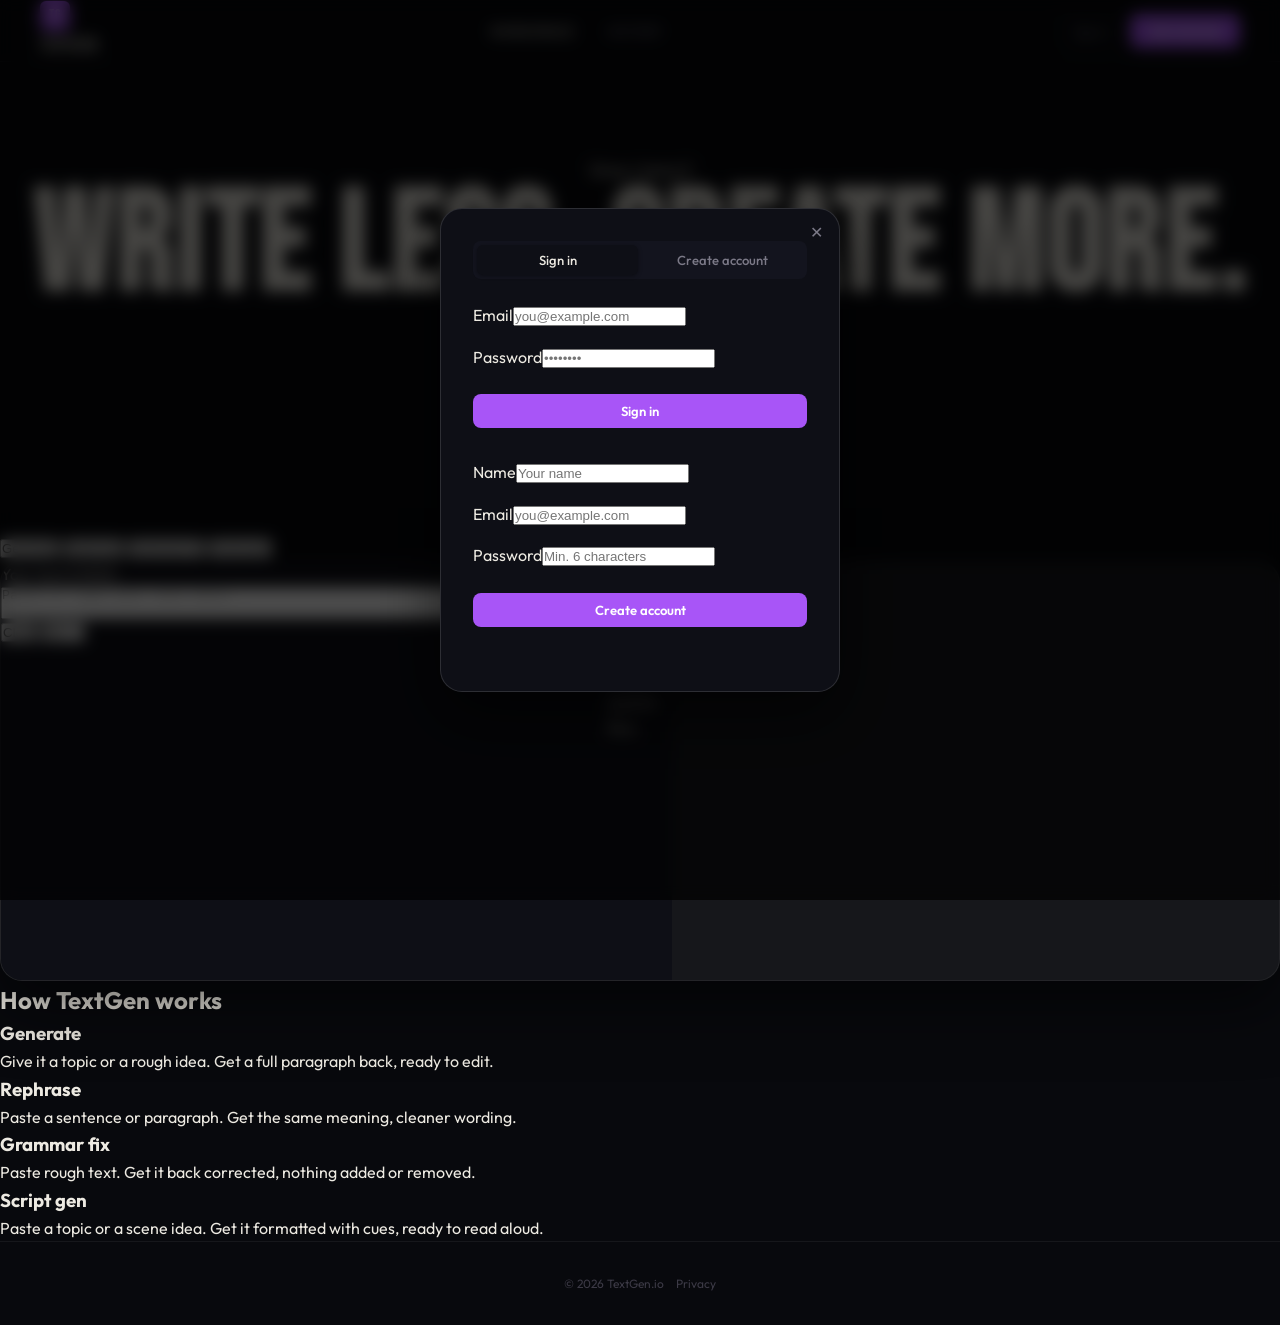
==== commit 62057ecd: "Refactor index.html for SEO and structure improvements Updated HTML structure and improved meta tags" ====
--- a/index.html
+++ b/index.html
@@ -3,237 +3,170 @@
 <head>
   <meta charset="UTF-8" />
   <meta name="viewport" content="width=device-width, initial-scale=1.0" />
+  <meta name="description" content="TextGen — generate, rephrase, fix, and script text in one workspace." />
+  <meta name='impact-site-verification' value='8de3f31b-1c98-4a95-bf45-5bbf6413b0dd'>
   <title>TextGen — AI Writing Workspace</title>
   <link rel="preconnect" href="https://fonts.googleapis.com" />
-  <link href="https://fonts.googleapis.com/css2?family=Bebas+Neue&family=Outfit:wght@300;400;500;600&family=Playfair+Display:ital@1&display=swap" rel="stylesheet" />
+  <link rel="preconnect" href="https://fonts.gstatic.com" crossorigin />
+  <link href="https://fonts.googleapis.com/css2?family=Sora:wght@500;600;700;800&family=Inter:wght@400;500;600&display=swap" rel="stylesheet" />
   <link rel="stylesheet" href="style.css" />
 </head>
 <body>
 
-  <!-- CURSOR GLOW -->
-  <div class="cursor-glow" id="cursorGlow"></div>
-
-  <!-- GRID BACKGROUND -->
-  <div class="bg-grid"></div>
-  <div class="bg-vignette"></div>
-
   <!-- NAV -->
-  <nav class="nav" id="nav">
-    <div class="nav-left">
-      <div class="nav-logo">
-        <span class="logo-mark">TG</span>
-        <span class="logo-text">TextGen</span>
-      </div>
-      <div class="nav-status">
-        <span class="status-dot"></span>
-        <span>All systems operational</span>
-      </div>
+  <nav class="nav">
+    <div class="nav-brand">
+      <span class="logo-mark">TG</span>
+      <span class="logo-text">TextGen</span>
     </div>
     <ul class="nav-links">
-      <li><a href="#" class="active">Workspace</a></li>
-      <li><a href="#">History</a></li>
+      <li><a href="#workspace" class="active">Workspace</a></li>
+      <li><a href="#" id="historyNavLink">History</a></li>
     </ul>
-    <div class="nav-right">
+    <div class="nav-actions">
       <button class="btn-ghost" id="loginBtn">Sign in</button>
-      <button class="btn-primary nav-cta">Get Started</button>
+      <button class="btn-primary" id="signupBtn">Get started</button>
     </div>
   </nav>
 
   <!-- HERO -->
-  <section class="hero">
-    <div class="hero-eyebrow">
-      <span class="pill">✦ Powered by Llama 3</span>
+  <header class="hero">
+    <div class="hero-inner">
+      <span class="hero-tag">Groq · Llama 3</span>
+      <h1 class="hero-title">Write less. Create more.</h1>
+      <p class="hero-sub">Generate, rephrase, fix grammar, and turn ideas into scripts — one workspace, one paste box.</p>
+      <div class="hero-stats">
+        <div class="stat"><strong>4</strong><span>tools</span></div>
+        <div class="stat"><strong>500</strong><span>char limit</span></div>
+        <div class="stat"><strong>&lt;2s</strong><span>response</span></div>
+      </div>
     </div>
-    <h1 class="hero-title">
-      <span class="line-1">Write less.</span>
-      <span class="line-2"><em>Create</em> more.</span>
-    </h1>
-    <p class="hero-sub">all the AI tools you need in one workspace.<br/>Generate, rephrase, fix, and script — instantly.</p>
+  </header>
 
-    <!-- FLOATING STATS -->
-    <div class="hero-stats">
-      <div class="stat-chip">
-        <span class="stat-n">4</span>
-        <span class="stat-l">AI Tools</span>
+  <!-- WORKSPACE -->
+  <main class="workspace" id="workspace">
+    <div class="workspace-card">
+
+      <div class="tool-tabs" id="toolTabs">
+        <button class="tool-tab active" data-action="generate">Generate</button>
+        <button class="tool-tab" data-action="rephrase">Rephrase</button>
+        <button class="tool-tab" data-action="grammar">Grammar fix</button>
+        <button class="tool-tab" data-action="script">Script gen</button>
       </div>
-      <div class="stat-divider"></div>
-      <div class="stat-chip">
-        <span class="stat-n">500</span>
-        <span class="stat-l">Char limit</span>
+
+      <div class="panels">
+
+        <!-- INPUT -->
+        <section class="panel">
+          <div class="panel-head">
+            <span class="panel-label">Your text</span>
+            <span class="char-count"><span id="charCount">0</span>/500</span>
+          </div>
+          <textarea
+            id="inputText"
+            class="text-area"
+            placeholder="Paste or type your text here…"
+            maxlength="500"
+            spellcheck="false"
+          ></textarea>
+          <div class="panel-foot">
+            <button class="link-btn" id="clearBtn">Clear</button>
+            <button class="btn-run" id="runBtn">
+              <span id="runLabel">Run</span>
+              <span class="run-arrow">→</span>
+            </button>
+          </div>
+        </section>
+
+        <!-- OUTPUT -->
+        <section class="panel panel-output">
+          <div class="panel-head">
+            <span class="panel-label">Result</span>
+            <div class="output-actions">
+              <button class="link-btn" id="copyBtn" hidden>Copy</button>
+            </div>
+          </div>
+
+          <div class="output-body">
+            <div class="output-state" id="outputEmpty">
+              <p>Nothing here yet</p>
+              <span>Choose a tool and hit Run.</span>
+            </div>
+            <div class="output-state" id="outputLoading" hidden>
+              <div class="loading-dots"><span></span><span></span><span></span></div>
+              <span id="loadingLabel">Working on it…</span>
+            </div>
+            <div class="output-state output-result" id="outputResult" hidden>
+              <p id="outputTextEl"></p>
+            </div>
+          </div>
+        </section>
       </div>
-      <div class="stat-divider"></div>
-      <div class="stat-chip">
-        <span class="stat-n">&lt;2s</span>
-        <span class="stat-l">Response time</span>
+    </div>
+
+    <!-- HISTORY -->
+    <section class="history" id="historySection" hidden>
+      <div class="history-head">
+        <span class="panel-label">Recent generations</span>
+        <button class="link-btn" id="clearHistory">Clear all</button>
+      </div>
+      <div class="history-list" id="historyList"></div>
+    </section>
+  </main>
+
+  <!-- INFO -->
+  <section class="info">
+    <h2>How TextGen works</h2>
+    <div class="info-grid">
+      <div class="info-card">
+        <h3>Generate</h3>
+        <p>Give it a topic or a rough idea. Get a full paragraph back, ready to edit.</p>
+      </div>
+      <div class="info-card">
+        <h3>Rephrase</h3>
+        <p>Paste a sentence or paragraph. Get the same meaning, cleaner wording.</p>
+      </div>
+      <div class="info-card">
+        <h3>Grammar fix</h3>
+        <p>Paste rough text. Get it back corrected, nothing added or removed.</p>
+      </div>
+      <div class="info-card">
+        <h3>Script gen</h3>
+        <p>Paste a topic or a scene idea. Get it formatted with cues, ready to read aloud.</p>
       </div>
     </div>
   </section>
 
-  <!-- WORKSPACE -->
-  <main class="workspace-wrap">
-
-    <!-- TOOL SELECTOR -->
-    <div class="tool-rail">
-      <button class="tool-pill active" data-action="generate">
-        <span class="tool-icon">✦</span>
-        <span>Generate</span>
-      </button>
-      <button class="tool-pill" data-action="rephrase">
-        <span class="tool-icon">⟳</span>
-        <span>Rephrase</span>
-      </button>
-      <button class="tool-pill" data-action="grammar">
-        <span class="tool-icon">✓</span>
-        <span>Grammar Fix</span>
-      </button>
-      <button class="tool-pill" data-action="script">
-        <span class="tool-icon">▶</span>
-        <span>Script Gen</span>
-      </button>
-    </div>
-
-    <!-- PANELS -->
-    <div class="panels">
-
-      <!-- INPUT -->
-      <div class="panel panel-input" id="inputPanel">
-        <div class="panel-header">
-          <div class="panel-tag">
-            <span class="tag-num">01</span>
-            <span class="tag-label">Your Text</span>
-          </div>
-          <div class="char-meter">
-            <svg class="meter-ring" viewBox="0 0 36 36">
-              <circle class="ring-bg" cx="18" cy="18" r="15.9"/>
-              <circle class="ring-fill" id="meterRing" cx="18" cy="18" r="15.9"
-                stroke-dasharray="0 100"/>
-            </svg>
-            <span id="charCount">0</span>
-          </div>
-        </div>
-
-        <textarea
-          id="inputText"
-          class="text-input"
-          placeholder="Paste or type your text here…"
-          maxlength="500"
-          spellcheck="false"
-        ></textarea>
-
-        <div class="panel-footer">
-          <span class="footer-hint" id="charHint">0 / 500 characters</span>
-          <button class="btn-clear" id="clearBtn" title="Clear">✕ Clear</button>
-        </div>
-      </div>
-
-      <!-- DIVIDER -->
-      <div class="panel-divider">
-        <button class="run-fab" id="runBtn" title="Run">
-          <span class="fab-arrow">→</span>
-          <span class="fab-label">Run</span>
-          <div class="fab-ripple"></div>
-        </button>
-      </div>
-
-      <!-- OUTPUT -->
-      <div class="panel panel-output" id="outputPanel">
-        <div class="panel-header">
-          <div class="panel-tag">
-            <span class="tag-num">02</span>
-            <span class="tag-label">Result</span>
-          </div>
-          <div class="output-actions">
-            <button class="icon-btn" id="copyBtn" title="Copy result" style="display:none">
-              <span>⎘</span> Copy
-            </button>
-            <button class="icon-btn" id="saveBtn" title="Save to history" style="display:none">
-              <span>↓</span> Save
-            </button>
-          </div>
-        </div>
-
-        <!-- Empty state -->
-        <div class="output-empty" id="outputEmpty">
-          <div class="empty-orb"></div>
-          <p>Your result will appear here</p>
-          <span>Choose a tool and hit Run →</span>
-        </div>
-
-        <!-- Loading state -->
-        <div class="output-loading" id="outputLoading" style="display:none">
-          <div class="loading-bars">
-            <div class="bar"></div><div class="bar"></div><div class="bar"></div>
-            <div class="bar"></div><div class="bar"></div>
-          </div>
-          <p class="loading-label" id="loadingLabel">Generating…</p>
-        </div>
-
-        <!-- Result -->
-        <div class="output-result" id="outputResult" style="display:none">
-          <p id="outputText"></p>
-        </div>
-      </div>
-    </div>
-
-    <!-- HISTORY PANEL -->
-    <div class="history-section" id="historySection" style="display:none">
-      <div class="history-header">
-        <span class="section-label">↳ Recent Generations</span>
-        <button class="btn-ghost-sm" id="clearHistory">Clear all</button>
-      </div>
-      <div class="history-list" id="historyList"></div>
-    </div>
-
-  </main>
-
-  <!-- TOAST -->
   <div class="toast" id="toast"></div>
 
   <!-- AUTH MODAL -->
-  <div class="modal-overlay" id="modalOverlay" style="display:none">
-    <div class="modal" id="authModal">
+  <div class="modal-overlay" id="modalOverlay" hidden>
+    <div class="modal">
       <button class="modal-close" id="modalClose">✕</button>
       <div class="modal-tabs">
-        <button class="mtab active" data-tab="login">Sign In</button>
-        <button class="mtab" data-tab="register">Register</button>
+        <button class="mtab active" data-tab="login">Sign in</button>
+        <button class="mtab" data-tab="register">Create account</button>
       </div>
 
-      <div class="modal-body" id="loginForm">
-        <div class="form-group">
-          <label>Email</label>
-          <input type="email" id="loginEmail" placeholder="you@example.com" />
-        </div>
-        <div class="form-group">
-          <label>Password</label>
-          <input type="password" id="loginPassword" placeholder="••••••••" />
-        </div>
-        <button class="btn-primary full" id="loginSubmit">Sign In</button>
+      <form class="modal-body" id="loginForm">
+        <label>Email<input type="email" id="loginEmail" placeholder="you@example.com" required /></label>
+        <label>Password<input type="password" id="loginPassword" placeholder="••••••••" required /></label>
+        <button type="submit" class="btn-primary full">Sign in</button>
         <p class="form-note" id="loginMsg"></p>
-      </div>
+      </form>
 
-      <div class="modal-body" id="registerForm" style="display:none">
-        <div class="form-group">
-          <label>Name</label>
-          <input type="text" id="regName" placeholder="Your name" />
-        </div>
-        <div class="form-group">
-          <label>Email</label>
-          <input type="email" id="regEmail" placeholder="you@example.com" />
-        </div>
-        <div class="form-group">
-          <label>Password</label>
-          <input type="password" id="regPassword" placeholder="Min. 6 characters" />
-        </div>
-        <button class="btn-primary full" id="registerSubmit">Create Account</button>
+      <form class="modal-body" id="registerForm" hidden>
+        <label>Name<input type="text" id="regName" placeholder="Your name" required /></label>
+        <label>Email<input type="email" id="regEmail" placeholder="you@example.com" required /></label>
+        <label>Password<input type="password" id="regPassword" placeholder="Min. 6 characters" required /></label>
+        <button type="submit" class="btn-primary full">Create account</button>
         <p class="form-note" id="registerMsg"></p>
-      </div>
+      </form>
     </div>
   </div>
 
   <footer class="footer">
     <span>© 2026 TextGen.io</span>
-    <span class="footer-dot">·</span>
-    <span class="footer-dot">·</span>
     <a href="#">Privacy</a>
   </footer>
 
